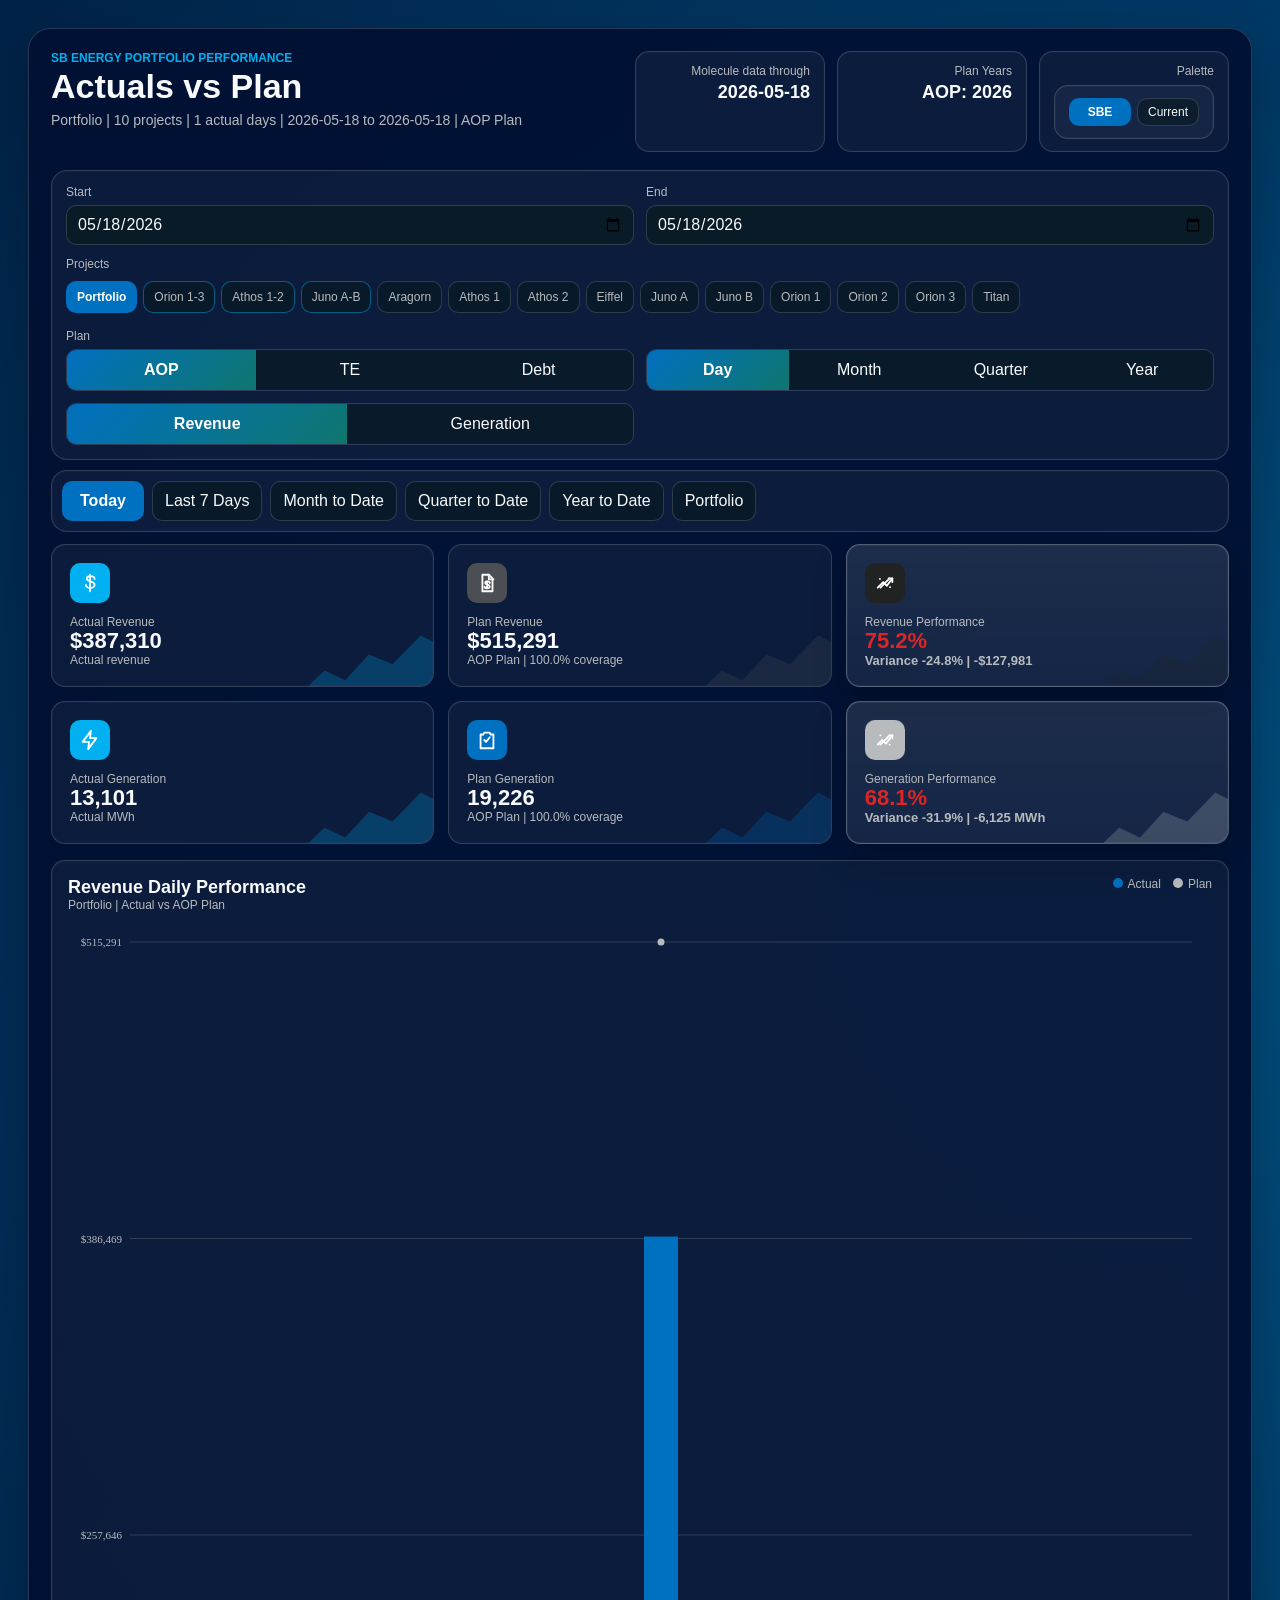
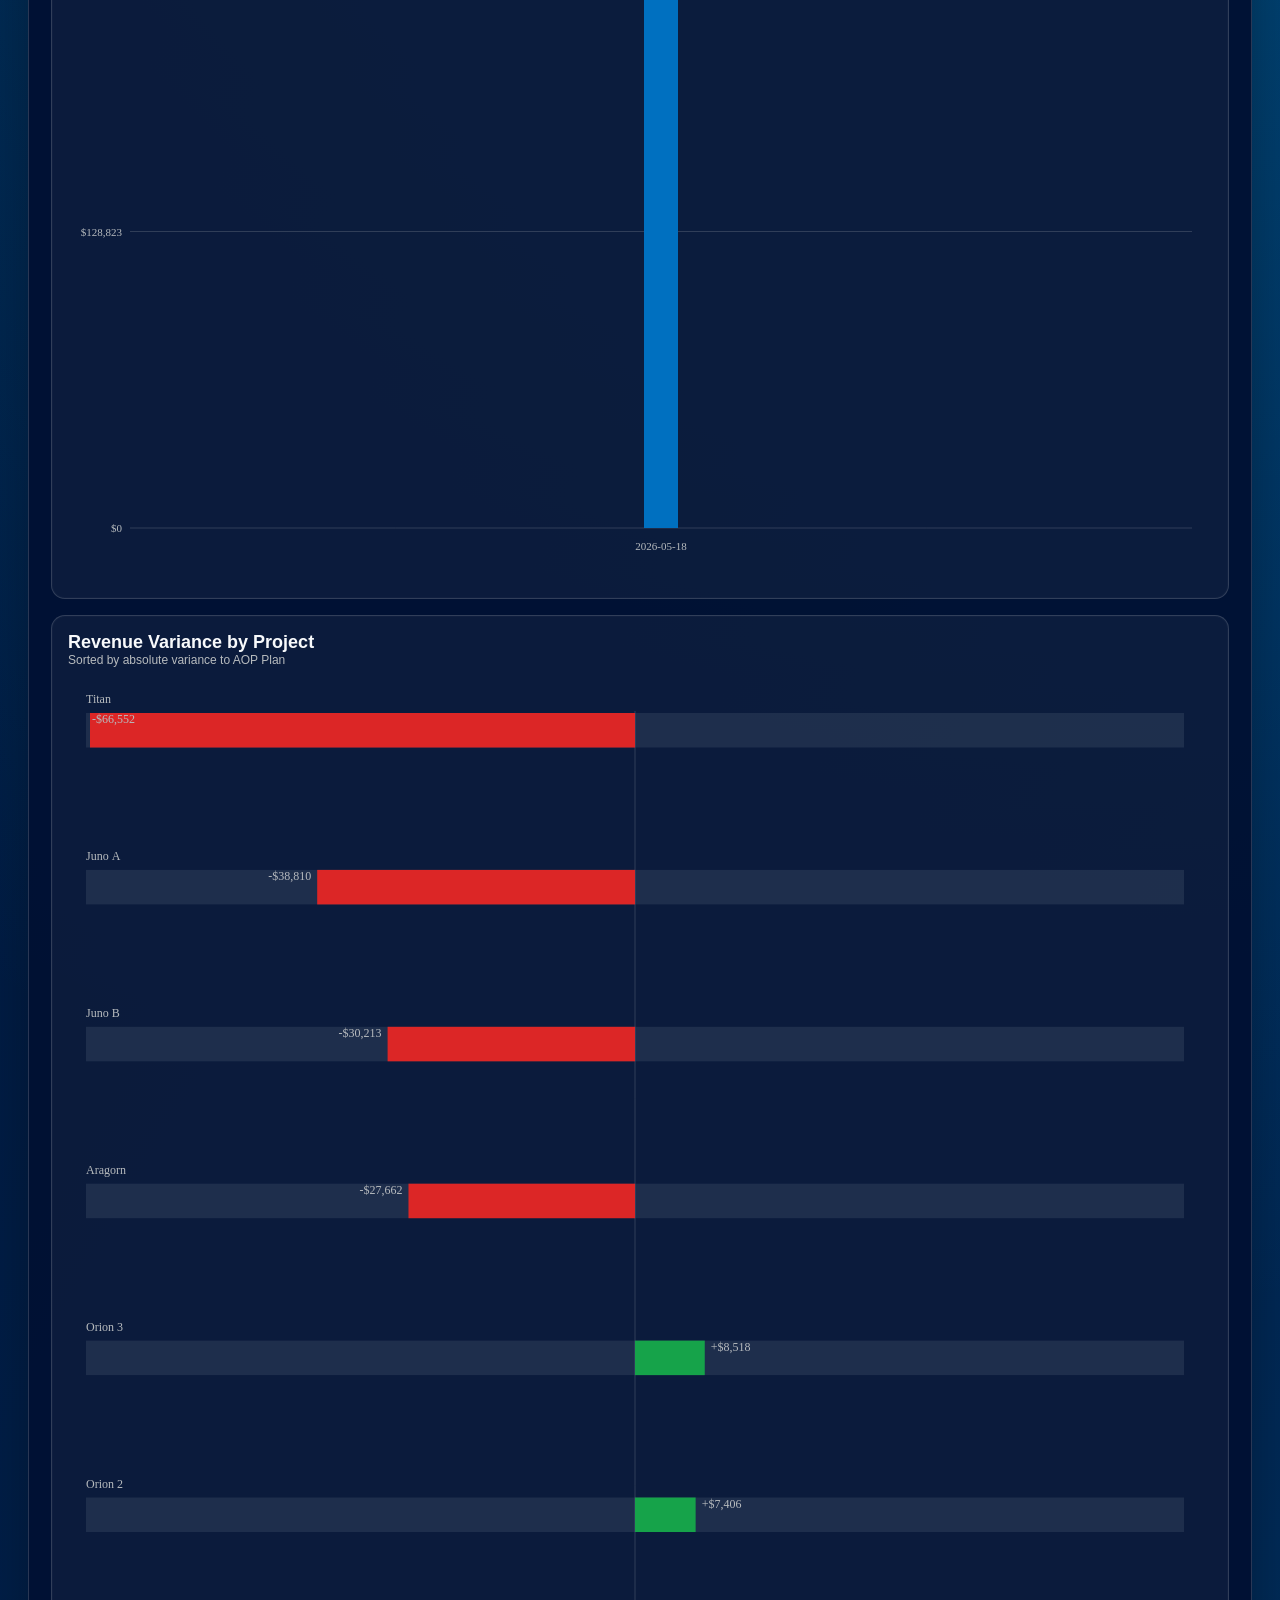
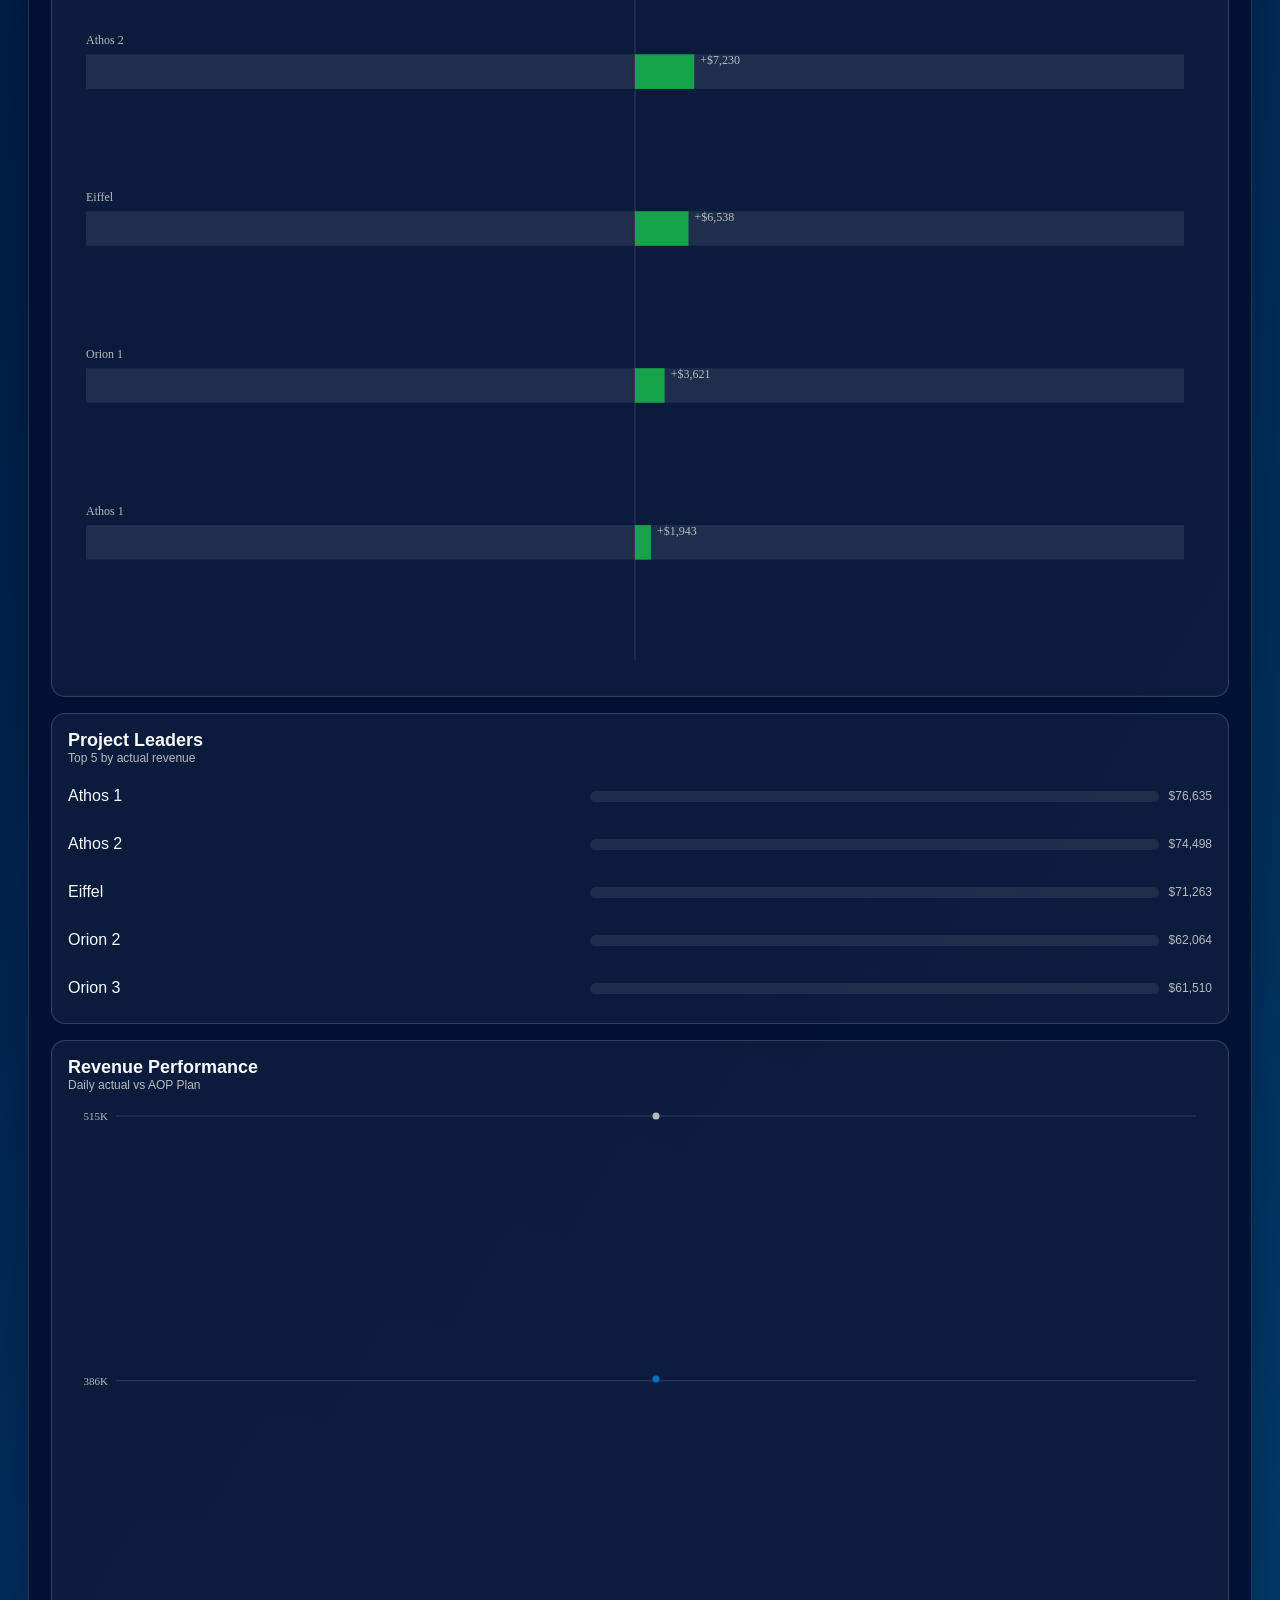
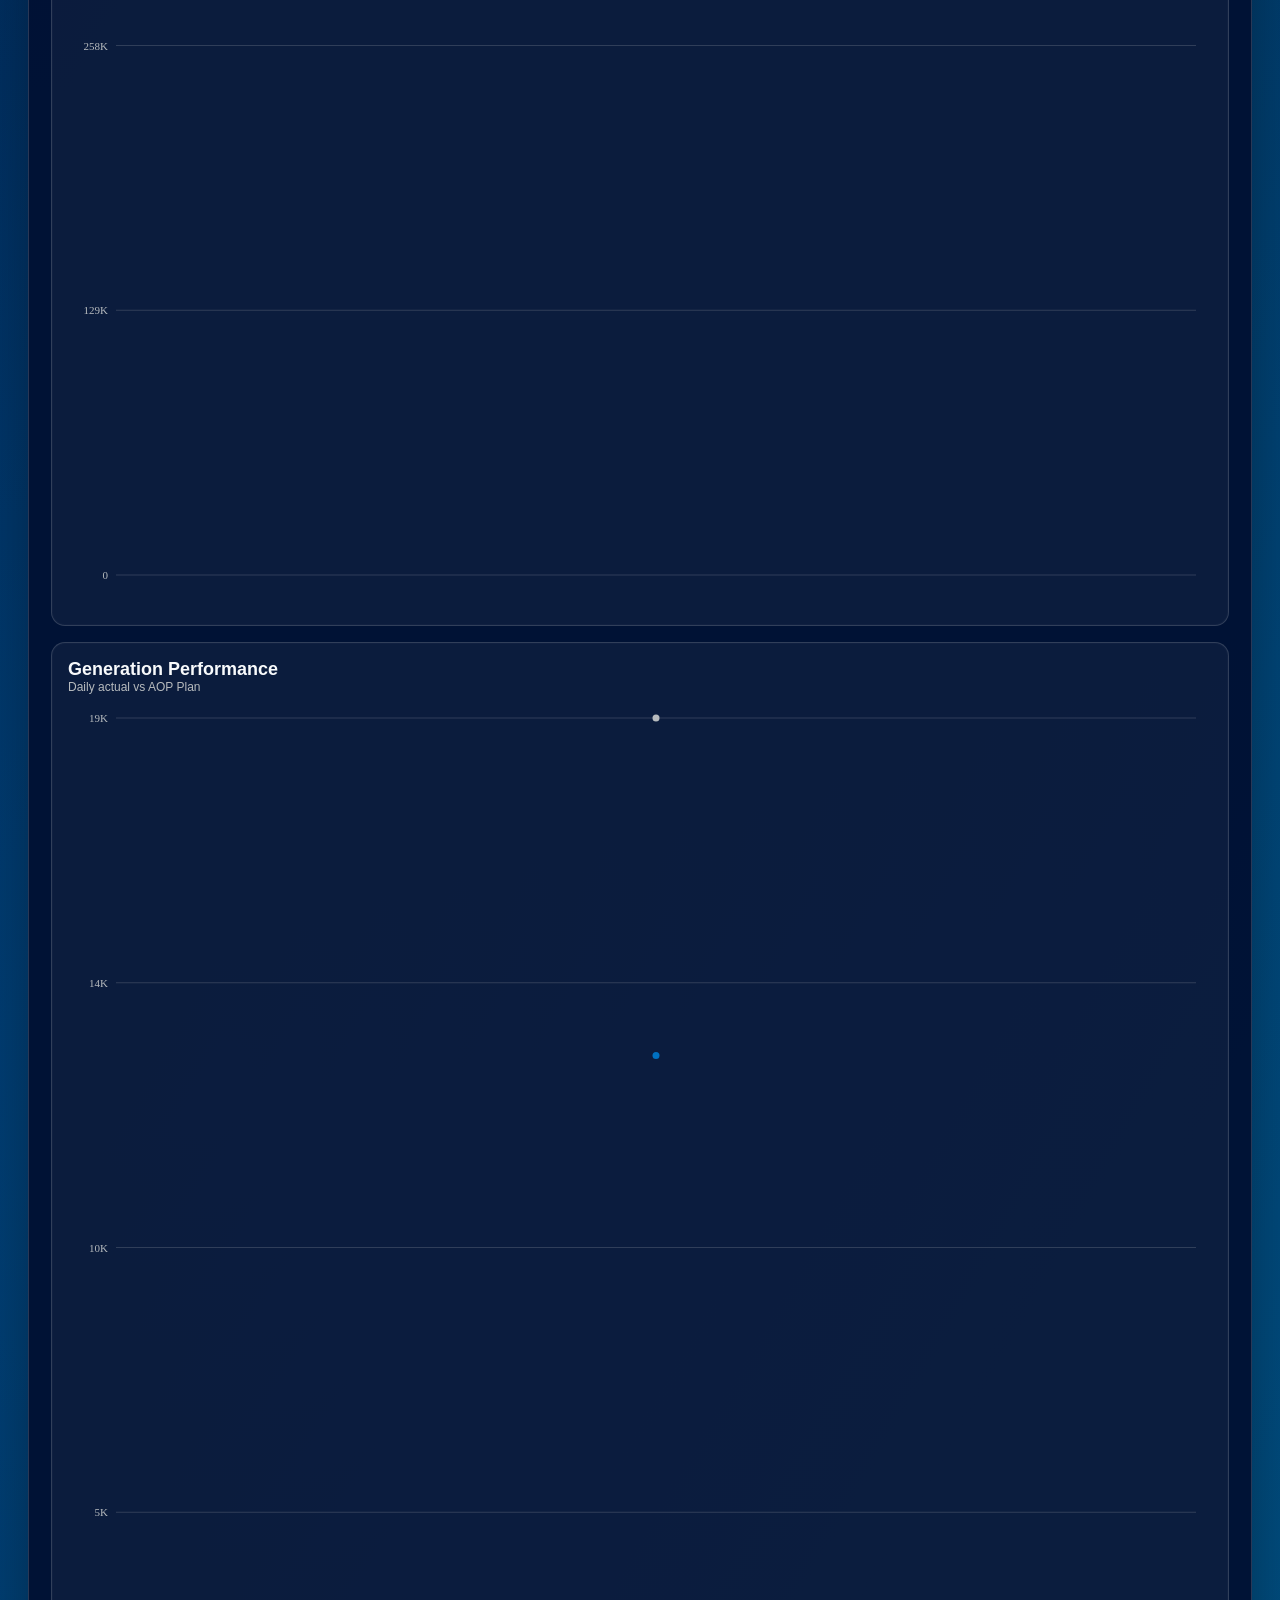
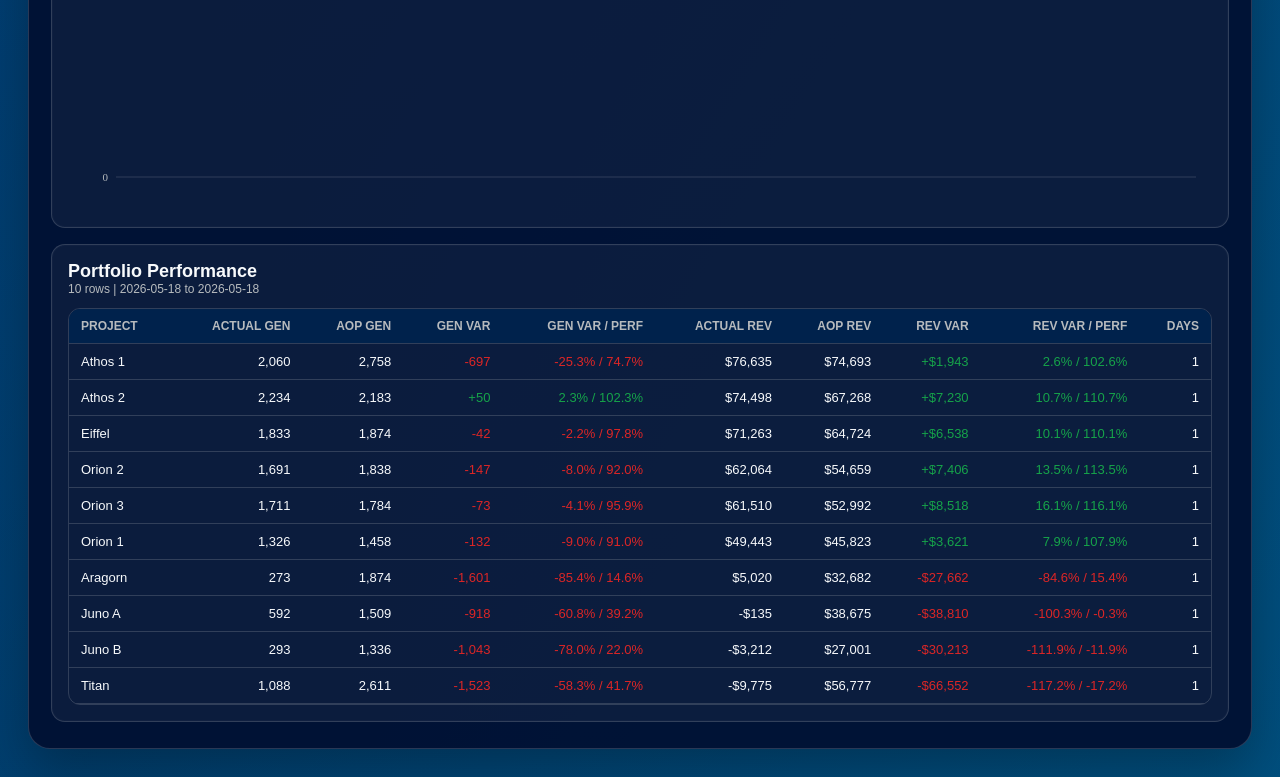
==== web/dashboard.html @ 8b34a027 "Add files via upload" ====
<!doctype html>
<html lang="en">
  <head>
    <meta charset="utf-8">
    <meta name="viewport" content="width=device-width, initial-scale=1">
    <title>SB Energy Portfolio Performance</title>
    <link rel="stylesheet" href="assets/dashboard.css?v=20260519-plan1">
  </head>
  <body data-theme="sbe">
    <div class="page-shell">
      <main class="dashboard">
        <header class="hero">
          <div>
            <p class="eyebrow">SB Energy Portfolio Performance</p>
            <h1>Actuals vs Plan</h1>
            <p class="hero-sub" id="heroSub">Actual revenue and generation against loaded Plan baselines.</p>
          </div>
          <div class="status-stack">
            <div>
              <span>Molecule data through</span>
              <strong id="actualThrough">...</strong>
            </div>
            <div>
              <span>Plan Years</span>
              <strong id="aopYears">...</strong>
            </div>
            <div class="palette-control">
              <span>Palette</span>
              <div class="theme-toggle" aria-label="Color palette">
                <button type="button" data-theme="sbe">SBE</button>
                <button type="button" data-theme="current">Current</button>
              </div>
            </div>
          </div>
        </header>

        <section class="controls" aria-label="Dashboard controls">
          <label>
            <span>Start</span>
            <input id="startDate" type="date">
          </label>
          <label>
            <span>End</span>
            <input id="endDate" type="date">
          </label>
          <div class="project-control">
            <span>Projects</span>
            <div id="projectButtons" class="project-buttons" aria-label="Project filter"></div>
          </div>
          <div class="scenario-control">
            <span>Plan</span>
            <div class="segmented" aria-label="Plan scenario">
              <button type="button" data-plan="AOP">AOP</button>
              <button type="button" data-plan="TE">TE</button>
              <button type="button" data-plan="Debt">Debt</button>
            </div>
          </div>
          <div class="segmented" aria-label="Rollup">
            <button type="button" data-grain="day">Day</button>
            <button type="button" data-grain="month">Month</button>
            <button type="button" data-grain="quarter">Quarter</button>
            <button type="button" data-grain="year">Year</button>
          </div>
          <div class="segmented" aria-label="Focus metric">
            <button type="button" data-metric="revenue">Revenue</button>
            <button type="button" data-metric="generation">Generation</button>
          </div>
        </section>

        <section class="quick-ranges" aria-label="Quick ranges">
          <button type="button" data-range="today">Today</button>
          <button type="button" data-range="last7">Last 7 Days</button>
          <button type="button" data-range="mtd">Month to Date</button>
          <button type="button" data-range="qtd">Quarter to Date</button>
          <button type="button" data-range="ytd">Year to Date</button>
          <button id="clearProject" type="button">Portfolio</button>
        </section>

        <section id="coverageNotice" class="notice"></section>

        <section id="overview" class="kpi-grid">
          <article class="kpi-card card-revenue">
            <div class="card-icon" aria-hidden="true">
              <svg viewBox="0 0 24 24"><path d="M12 3v18M17 7.5c0-1.7-1.9-3-4.3-3S8.5 5.6 8.5 7.2c0 4.2 8.5 2 8.5 6.8 0 1.9-2 3.5-4.7 3.5S7.5 16 7.5 14"/></svg>
            </div>
            <small>Actual Revenue</small>
            <strong id="actualRevenue">...</strong>
            <span id="actualRevenueSub">USD</span>
          </article>
          <article class="kpi-card card-aop-revenue">
            <div class="card-icon" aria-hidden="true">
              <svg viewBox="0 0 24 24"><path d="M7 3h7l4 4v14H7z"/><path d="M14 3v5h5M12 10v7M15 12c0-1-1.1-1.8-2.5-1.8S10 10.9 10 11.9c0 2.4 5 1.2 5 3.9 0 1.1-1.2 2-2.8 2S9.4 17 9.4 16"/></svg>
            </div>
            <small>Plan Revenue</small>
            <strong id="aopRevenue">...</strong>
            <span id="aopRevenueSub">USD</span>
          </article>
          <article class="kpi-card card-revenue-var">
            <div class="card-icon" aria-hidden="true">
              <svg viewBox="0 0 24 24"><path d="M4 17l6-6 4 4 6-8"/><path d="M16 7h4v4"/><path d="M6.5 7.5h.01M17.5 16.5h.01M7 17L17 7"/></svg>
            </div>
            <small>Revenue Performance</small>
            <strong id="revenueVariance">...</strong>
            <span id="revenueVarianceSub">to Plan</span>
          </article>
          <article class="kpi-card card-generation">
            <div class="card-icon" aria-hidden="true">
              <svg viewBox="0 0 24 24"><path d="M13 2L4 14h7l-1 8 9-12h-7z"/></svg>
            </div>
            <small>Actual Generation</small>
            <strong id="actualGeneration">...</strong>
            <span id="actualGenerationSub">MWh</span>
          </article>
          <article class="kpi-card card-aop-generation">
            <div class="card-icon" aria-hidden="true">
              <svg viewBox="0 0 24 24"><path d="M9 4h6l1 2h3v15H5V6h3z"/><path d="M9 12l2 2 4-5"/></svg>
            </div>
            <small>Plan Generation</small>
            <strong id="aopGeneration">...</strong>
            <span id="aopGenerationSub">MWh</span>
          </article>
          <article class="kpi-card card-generation-var">
            <div class="card-icon" aria-hidden="true">
              <svg viewBox="0 0 24 24"><path d="M4 17l5-5 4 4 7-9"/><path d="M17 7h3v3"/><path d="M7 7h.01M17 17h.01M7 17L17 7"/></svg>
            </div>
            <small>Generation Performance</small>
            <strong id="generationVariance">...</strong>
            <span id="generationVarianceSub">to Plan</span>
          </article>
        </section>

        <section id="trends" class="content-grid">
          <article class="panel span-7">
            <div class="panel-head">
              <div>
                <h2 id="primaryTrendTitle">Revenue Trend</h2>
                <span id="primaryTrendSub"></span>
              </div>
              <div class="legend">
                <span><i class="actual-dot"></i>Actual</span>
                <span><i class="aop-dot"></i>Plan</span>
              </div>
            </div>
            <canvas id="primaryTrend" height="330"></canvas>
          </article>

          <article class="panel span-5">
            <div class="panel-head">
              <div>
                <h2 id="varianceTitle">Variance by Project</h2>
                <span id="varianceSub"></span>
              </div>
            </div>
            <canvas id="varianceChart" height="420"></canvas>
          </article>

          <article id="projects" class="panel span-4">
            <div class="panel-head">
              <div>
                <h2>Project Leaders</h2>
                <span id="leaderSub"></span>
              </div>
            </div>
            <div id="leaderList" class="leader-list"></div>
          </article>

          <article class="panel span-4">
            <div class="panel-head">
              <div>
                <h2>Revenue Performance</h2>
                <span id="revenueTrendSub"></span>
              </div>
            </div>
            <canvas id="revenueTrend" height="290"></canvas>
          </article>

          <article class="panel span-4">
            <div class="panel-head">
              <div>
                <h2>Generation Performance</h2>
                <span id="generationTrendSub"></span>
              </div>
            </div>
            <canvas id="generationTrend" height="290"></canvas>
          </article>
        </section>

        <section id="table" class="panel table-panel">
          <div class="panel-head">
            <div>
              <h2 id="tableTitle">Project Daily / Period View</h2>
              <span id="tableSub"></span>
            </div>
          </div>
          <div class="table-wrap">
            <table>
              <thead>
                <tr id="tableHeader"></tr>
              </thead>
              <tbody id="tableBody"></tbody>
            </table>
          </div>
        </section>
      </main>
    </div>
    <div id="chartTooltip" class="chart-tooltip" role="status" aria-live="polite"></div>

    <script src="assets/dashboard.js?v=20260519-plan1"></script>
  </body>
</html>
---- web/assets/dashboard.css ----
:root {
  --page: #001133;
  --shell: rgba(0, 17, 51, 0.96);
  --panel: #001133;
  --panel-2: #4b4f54;
  --ink: #f8fafc;
  --muted: #b7bbbe;
  --line: rgba(183, 187, 190, 0.22);
  --green: #00b0f0;
  --mint: #0070c0;
  --cyan: #00b0f0;
  --blue: #0070c0;
  --violet: #b7bbbe;
  --amber: #4b4f54;
  --coral: #212322;
  --red: #dc2626;
  --positive: #16a34a;
  --negative: #dc2626;
  --actual: #0070c0;
  --aop: #b7bbbe;
  --grid: rgba(183, 187, 190, 0.22);
  --chart-text: #b7bbbe;
  --shadow: 0 22px 52px rgba(0, 0, 0, 0.28);
}

body[data-theme="current"] {
  --page: #0f172a;
  --shell: rgba(15, 23, 42, 0.96);
  --panel: #172033;
  --panel-2: #1e293b;
  --ink: #f8fafc;
  --muted: #aab6c5;
  --line: rgba(203, 213, 225, 0.15);
  --green: #16a34a;
  --mint: #0f766e;
  --cyan: #38bdf8;
  --blue: #2563eb;
  --violet: #7c3aed;
  --amber: #d97706;
  --coral: #e11d48;
  --red: #dc2626;
  --positive: #16a34a;
  --negative: #dc2626;
  --actual: #3b82f6;
  --aop: #94a3b8;
  --grid: rgba(203, 213, 225, 0.16);
  --chart-text: #aab6c5;
}

* {
  box-sizing: border-box;
}

body {
  min-height: 100vh;
  margin: 0;
  color: var(--ink);
  font-family: "Segoe UI", Arial, sans-serif;
  background:
    radial-gradient(circle at 86% 12%, color-mix(in srgb, var(--cyan) 34%, transparent), transparent 32%),
    radial-gradient(circle at 16% 82%, color-mix(in srgb, var(--blue) 24%, transparent), transparent 34%),
    linear-gradient(120deg, var(--page) 0%, color-mix(in srgb, var(--page) 78%, var(--blue)) 52%, color-mix(in srgb, var(--page) 62%, var(--cyan)) 100%);
}

button,
input,
select {
  font: inherit;
}

.page-shell {
  max-width: 1720px;
  min-height: calc(100vh - 56px);
  margin: 28px auto;
  padding: 0 28px;
}

.dashboard {
  min-width: 0;
  padding: 22px;
  background: var(--shell);
  border: 1px solid rgba(255, 255, 255, 0.16);
  border-radius: 22px;
  box-shadow: var(--shadow);
}

.hero {
  display: flex;
  align-items: flex-start;
  justify-content: space-between;
  gap: 24px;
  margin-bottom: 18px;
}

.eyebrow {
  margin: 0 0 4px;
  color: var(--green);
  font-size: 12px;
  font-weight: 800;
  letter-spacing: 0;
  text-transform: uppercase;
}

h1,
h2,
p {
  margin: 0;
  letter-spacing: 0;
}

h1 {
  font-size: 34px;
  line-height: 1.05;
}

h2 {
  font-size: 18px;
}

.hero-sub {
  margin-top: 7px;
  color: var(--muted);
  font-size: 14px;
}

.status-stack {
  display: grid;
  grid-template-columns: repeat(3, minmax(150px, 1fr));
  gap: 12px;
  min-width: 500px;
}

.status-stack div,
.controls,
.quick-ranges,
.kpi-card,
.panel {
  background: rgba(255, 255, 255, 0.045);
  border: 1px solid var(--line);
  box-shadow: inset 0 0 0 1px rgba(255, 255, 255, 0.02);
}

.status-stack div {
  padding: 12px 14px;
  border-radius: 14px;
  text-align: right;
}

.palette-control {
  text-align: left;
}

.theme-toggle {
  display: grid;
  grid-template-columns: 1fr 1fr;
  gap: 6px;
  margin-top: 7px;
}

.theme-toggle button {
  height: 28px;
  padding: 0 10px;
  font-size: 12px;
}

.theme-toggle button.active {
  color: #ffffff;
  background: var(--blue);
  border-color: transparent;
  font-weight: 800;
}

.status-stack span,
.controls span,
.kpi-card small,
.kpi-card span,
.panel-head span {
  display: block;
  color: var(--muted);
  font-size: 12px;
}

.status-stack strong {
  display: block;
  margin-top: 4px;
  font-size: 18px;
}

.controls {
  display: grid;
  grid-template-columns: minmax(132px, 0.65fr) minmax(132px, 0.65fr) minmax(340px, 1.8fr) auto auto auto;
  gap: 12px;
  align-items: end;
  margin-bottom: 10px;
  padding: 14px;
  border-radius: 16px;
}

label {
  display: grid;
  gap: 6px;
}

.project-control {
  display: grid;
  gap: 6px;
  min-width: 0;
}

.scenario-control {
  display: grid;
  gap: 6px;
}

.project-buttons {
  display: flex;
  flex-wrap: wrap;
  gap: 6px;
  align-items: center;
  min-height: 40px;
}

.project-buttons button {
  height: 32px;
  padding: 0 10px;
  color: var(--muted);
  font-size: 12px;
  white-space: nowrap;
}

.project-buttons button.active {
  color: #ffffff;
  background: var(--blue);
  border-color: transparent;
  font-weight: 800;
}

.project-buttons button.group-chip {
  border-color: color-mix(in srgb, var(--cyan) 45%, transparent);
}

input,
select {
  width: 100%;
  height: 40px;
  padding: 0 10px;
  color: var(--ink);
  background: rgba(9, 27, 34, 0.78);
  border: 1px solid rgba(255, 255, 255, 0.15);
  border-radius: 10px;
}

button {
  height: 40px;
  color: var(--ink);
  background: rgba(9, 27, 34, 0.66);
  border: 1px solid rgba(255, 255, 255, 0.15);
  border-radius: 10px;
  cursor: pointer;
}

button:hover {
  border-color: rgba(53, 208, 121, 0.65);
}

.segmented {
  display: grid;
  grid-auto-flow: column;
  overflow: hidden;
  border: 1px solid rgba(255, 255, 255, 0.15);
  border-radius: 10px;
}

.segmented button {
  min-width: 86px;
  border: 0;
  border-radius: 0;
}

.segmented button.active {
  color: #ffffff;
  background: linear-gradient(135deg, var(--blue), #0f766e);
  font-weight: 800;
}

.segmented button:disabled {
  display: none;
}

.quick-ranges {
  display: flex;
  flex-wrap: wrap;
  gap: 8px;
  margin-bottom: 12px;
  padding: 10px;
  border-radius: 16px;
}

.quick-ranges button {
  min-width: 82px;
  padding: 0 12px;
}

.quick-ranges button.active {
  color: #ffffff;
  background: var(--blue);
  border-color: transparent;
  font-weight: 800;
}

.notice {
  display: none;
  margin-bottom: 12px;
  padding: 12px 14px;
  color: #fff3c4;
  background: rgba(166, 107, 0, 0.20);
  border: 1px solid rgba(255, 215, 90, 0.32);
  border-radius: 14px;
  font-size: 13px;
}

.notice.visible {
  display: block;
}

.kpi-grid {
  display: grid;
  grid-template-columns: repeat(6, minmax(0, 1fr));
  gap: 14px;
  margin-bottom: 16px;
}

.kpi-card {
  position: relative;
  min-height: 136px;
  overflow: hidden;
  padding: 18px;
  border-radius: 14px;
}

.kpi-card::after {
  content: "";
  position: absolute;
  right: -14px;
  bottom: -26px;
  width: 148px;
  height: 80px;
  opacity: 0.24;
  background: currentColor;
  clip-path: polygon(0 78%, 17% 48%, 31% 60%, 47% 28%, 63% 40%, 82% 4%, 100% 21%, 100% 100%, 0 100%);
}

.card-icon {
  position: relative;
  z-index: 1;
  display: grid;
  place-items: center;
  width: 40px;
  height: 40px;
  margin-bottom: 12px;
  color: #ffffff;
  border-radius: 10px;
  font-weight: 900;
}

.card-icon svg {
  width: 22px;
  height: 22px;
  fill: none;
  stroke: currentColor;
  stroke-linecap: round;
  stroke-linejoin: round;
  stroke-width: 2;
}

.card-generation { color: var(--green); }
.card-aop-generation { color: var(--mint); }
.card-generation-var { color: var(--violet); }
.card-revenue { color: var(--cyan); }
.card-aop-revenue { color: var(--amber); }
.card-revenue-var { color: var(--coral); }

.card-generation .card-icon { background: var(--green); }
.card-aop-generation .card-icon { background: var(--mint); }
.card-generation-var .card-icon { background: var(--violet); }
.card-revenue .card-icon { background: var(--cyan); }
.card-aop-revenue .card-icon { background: var(--amber); }
.card-revenue-var .card-icon { background: var(--coral); }

.card-generation-var,
.card-revenue-var {
  background:
    linear-gradient(180deg, rgba(255, 255, 255, 0.075), rgba(255, 255, 255, 0.035)),
    rgba(255, 255, 255, 0.045);
  border-color: rgba(255, 255, 255, 0.26);
  box-shadow:
    0 18px 34px rgba(0, 0, 0, 0.22),
    inset 0 0 0 1px rgba(255, 255, 255, 0.045);
}

.card-generation-var strong,
.card-revenue-var strong {
  font-size: clamp(26px, 1.9vw, 34px);
}

.card-generation-var span,
.card-revenue-var span {
  font-size: 13px;
  font-weight: 700;
}

.kpi-card strong {
  position: relative;
  z-index: 1;
  display: block;
  color: var(--ink);
  max-width: 100%;
  overflow: visible;
  font-size: clamp(22px, 1.45vw, 28px);
  font-variant-numeric: tabular-nums;
  line-height: 1.1;
  white-space: nowrap;
}

.kpi-card small,
.kpi-card span {
  position: relative;
  z-index: 1;
}

.content-grid {
  display: grid;
  grid-template-columns: repeat(12, minmax(0, 1fr));
  gap: 16px;
  margin-bottom: 16px;
}

.panel {
  min-width: 0;
  padding: 16px;
  border-radius: 14px;
}

.span-7 { grid-column: span 7; }
.span-5 { grid-column: span 5; }
.span-4 { grid-column: span 4; }

.panel-head {
  display: flex;
  align-items: flex-start;
  justify-content: space-between;
  gap: 14px;
  margin-bottom: 12px;
}

.legend {
  display: flex;
  gap: 12px;
  color: var(--muted);
  font-size: 12px;
}

.legend i {
  display: inline-block;
  width: 10px;
  height: 10px;
  margin-right: 5px;
  border-radius: 50%;
}

.actual-dot { background: var(--actual); }
.aop-dot { background: var(--aop); }

canvas {
  width: 100%;
  display: block;
}

.leader-list {
  display: grid;
  gap: 10px;
}

.leader-row {
  display: grid;
  grid-template-columns: minmax(110px, 0.9fr) minmax(90px, 1fr) auto;
  gap: 10px;
  align-items: center;
  min-height: 38px;
  cursor: pointer;
}

.leader-name {
  overflow: hidden;
  color: var(--ink);
  text-overflow: ellipsis;
  white-space: nowrap;
}

.leader-track {
  height: 11px;
  overflow: hidden;
  background: rgba(255, 255, 255, 0.08);
  border-radius: 999px;
}

.leader-fill {
  height: 100%;
  background: linear-gradient(90deg, var(--actual), var(--cyan));
  border-radius: 999px;
}

.leader-value {
  color: var(--muted);
  font-size: 12px;
}

.table-panel {
  margin-bottom: 4px;
}

.table-wrap {
  overflow: auto;
  max-height: 520px;
  border: 1px solid var(--line);
  border-radius: 12px;
}

table {
  width: 100%;
  border-collapse: collapse;
  font-size: 13px;
}

th,
td {
  padding: 10px 12px;
  border-bottom: 1px solid var(--line);
  text-align: right;
  white-space: nowrap;
}

th:first-child,
td:first-child {
  text-align: left;
}

th {
  position: sticky;
  top: 0;
  z-index: 1;
  color: var(--muted);
  background: color-mix(in srgb, var(--panel) 82%, var(--blue));
  font-size: 12px;
  text-transform: uppercase;
}

tbody tr {
  cursor: pointer;
}

tbody tr:hover {
  background: rgba(255, 255, 255, 0.05);
}

.positive,
.kpi-card strong.positive { color: var(--positive); }
.negative,
.kpi-card strong.negative { color: var(--negative); }
.muted { color: var(--muted); }

.chart-tooltip {
  position: fixed;
  z-index: 20;
  display: none;
  min-width: 210px;
  max-width: 300px;
  padding: 10px 12px;
  color: var(--ink);
  background: rgba(15, 23, 42, 0.96);
  border: 1px solid rgba(203, 213, 225, 0.22);
  border-radius: 10px;
  box-shadow: 0 18px 38px rgba(0, 0, 0, 0.32);
  pointer-events: none;
}

.chart-tooltip.visible {
  display: block;
}

.chart-tooltip strong {
  display: block;
  margin-bottom: 6px;
  font-size: 13px;
}

.chart-tooltip div {
  display: flex;
  justify-content: space-between;
  gap: 14px;
  color: var(--muted);
  font-size: 12px;
}

.chart-tooltip b {
  color: var(--ink);
  font-weight: 700;
}

.chart-tooltip b.positive {
  color: var(--positive);
}

.chart-tooltip b.negative {
  color: var(--negative);
}

@media (max-width: 1280px) {
  .controls {
    grid-template-columns: repeat(2, minmax(0, 1fr));
  }

  .project-control {
    grid-column: span 2;
  }

  .kpi-grid {
    grid-template-columns: repeat(3, minmax(0, 1fr));
  }

  .span-7,
  .span-5,
  .span-4 {
    grid-column: span 12;
  }
}

@media (max-width: 760px) {
  .page-shell {
    margin: 0;
    padding: 12px;
  }

  .dashboard {
    padding: 14px;
  }

  .hero,
  .status-stack {
    grid-template-columns: 1fr;
  }

  .status-stack {
    min-width: 0;
  }

  .hero {
    display: grid;
  }

  .status-stack div {
    text-align: left;
  }

  .controls,
  .kpi-grid {
    grid-template-columns: 1fr;
  }

  .project-control {
    grid-column: auto;
  }

  .segmented {
    grid-auto-flow: row;
  }

  h1 {
    font-size: 26px;
  }
}
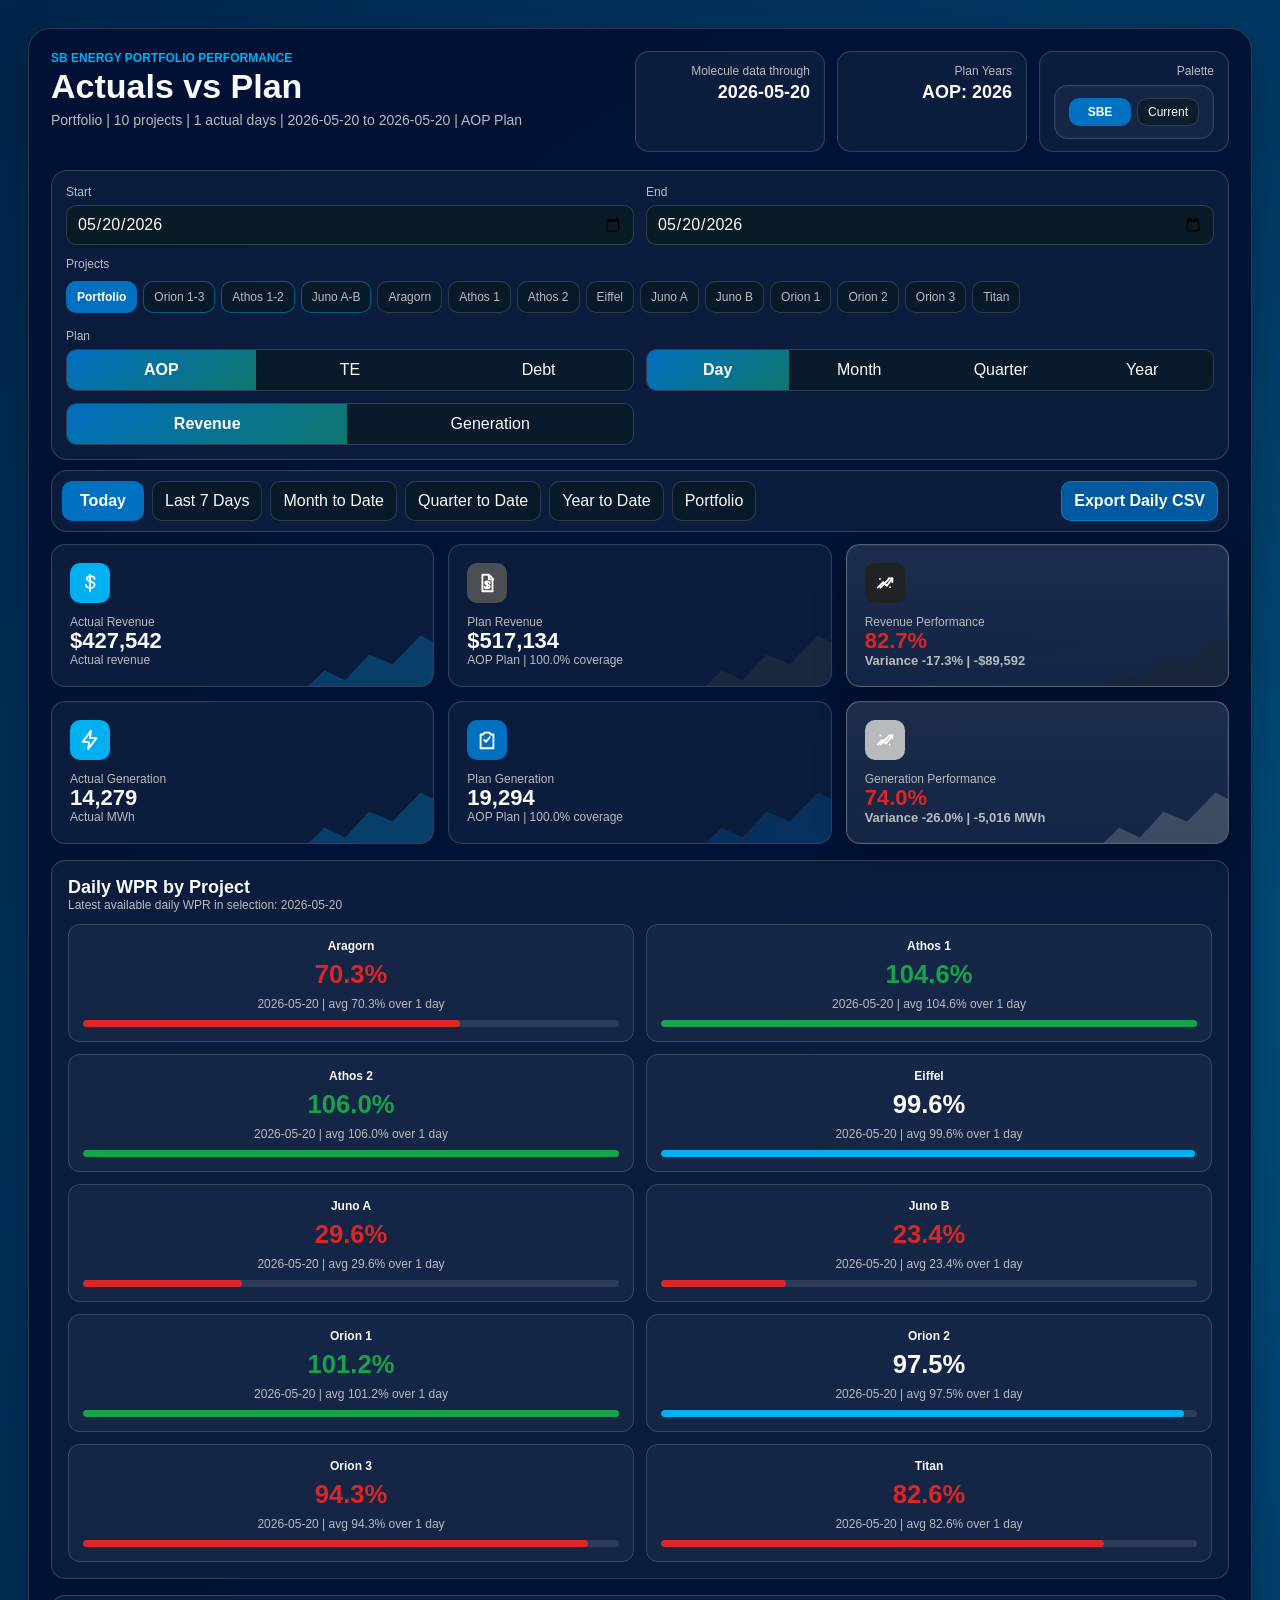
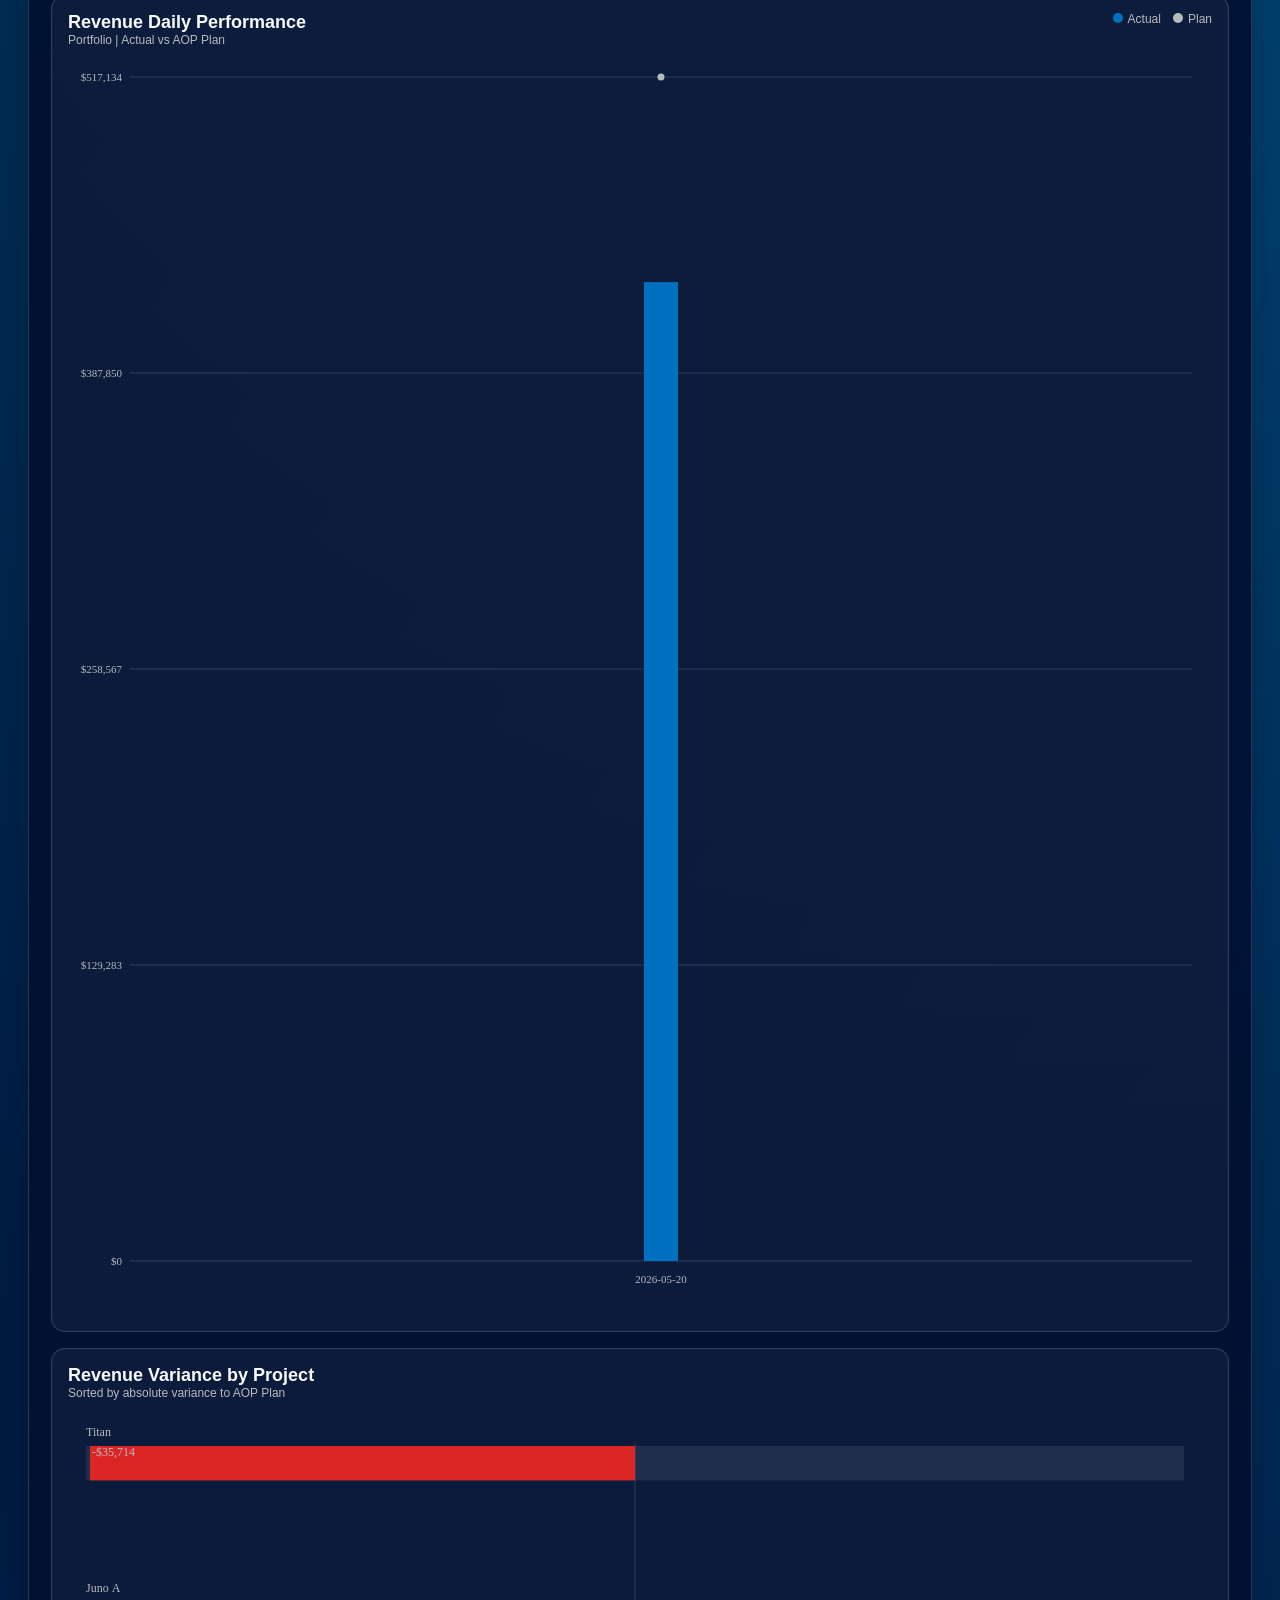
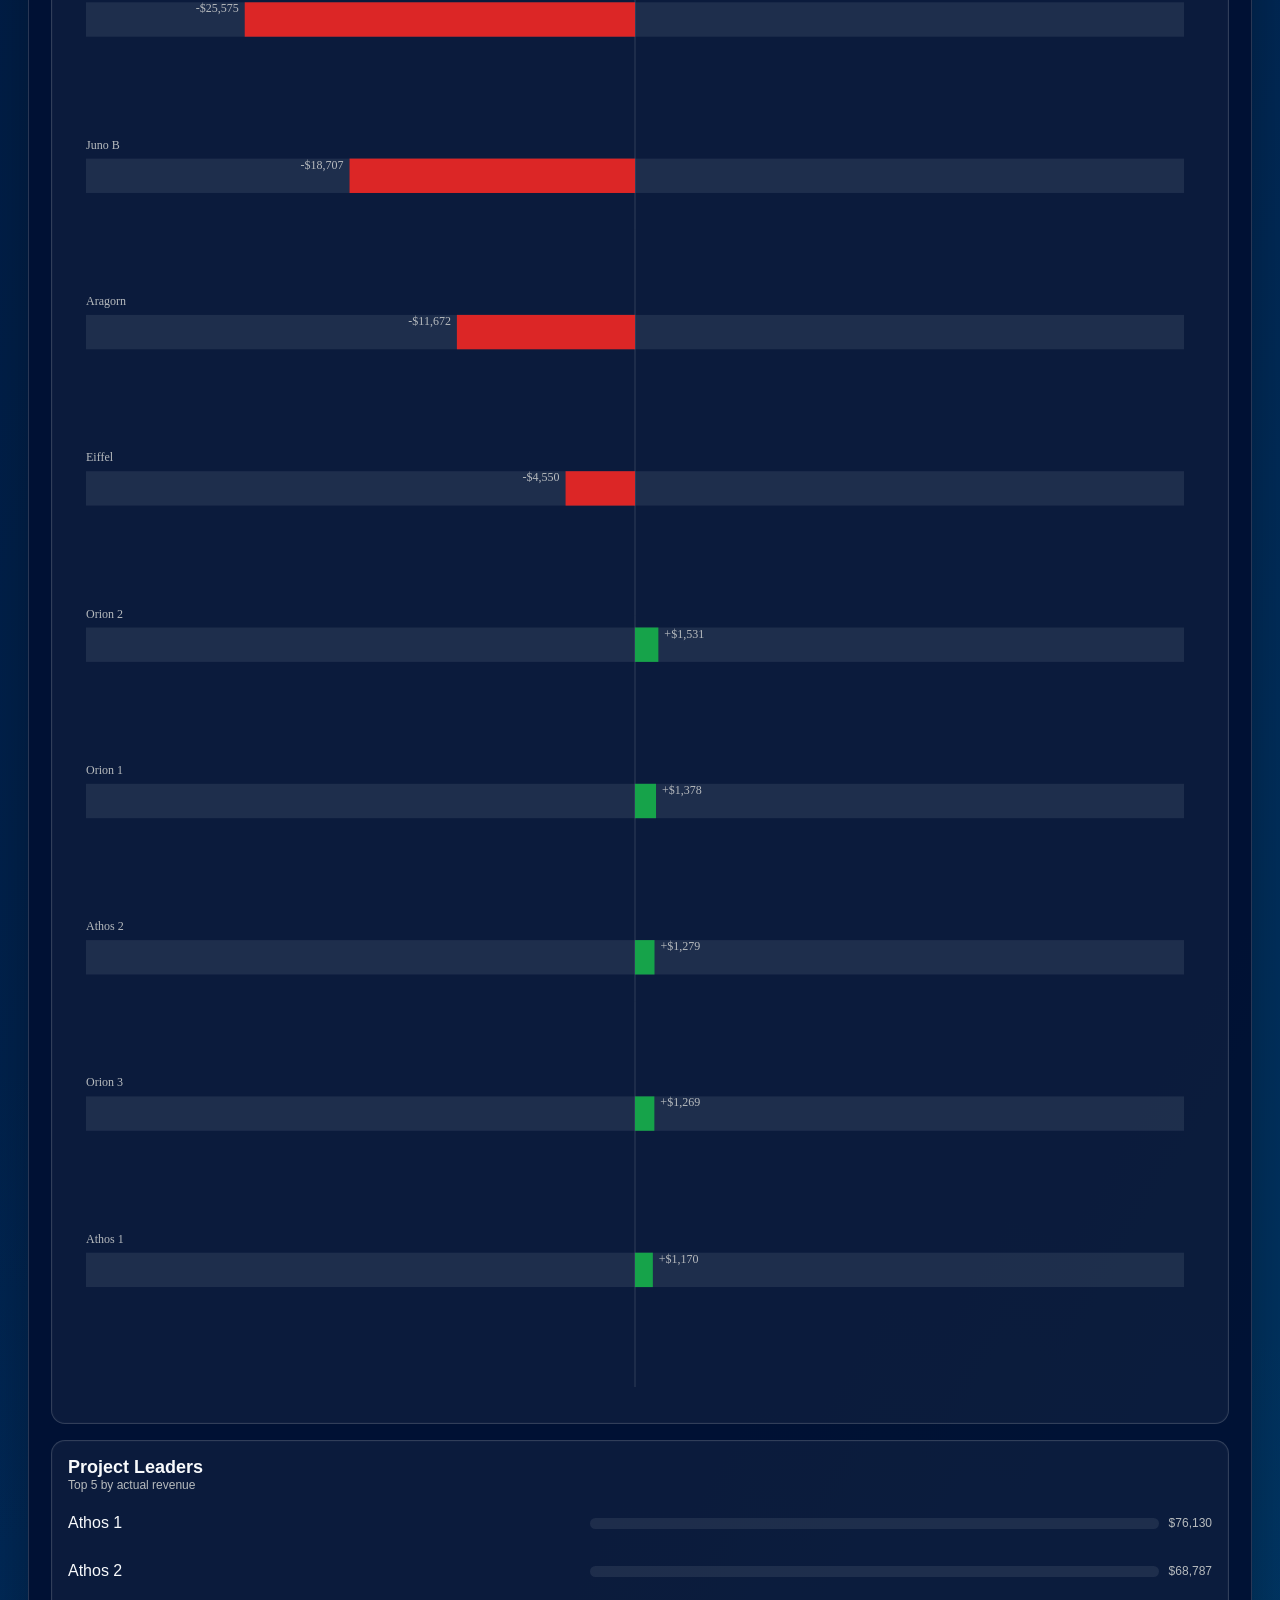
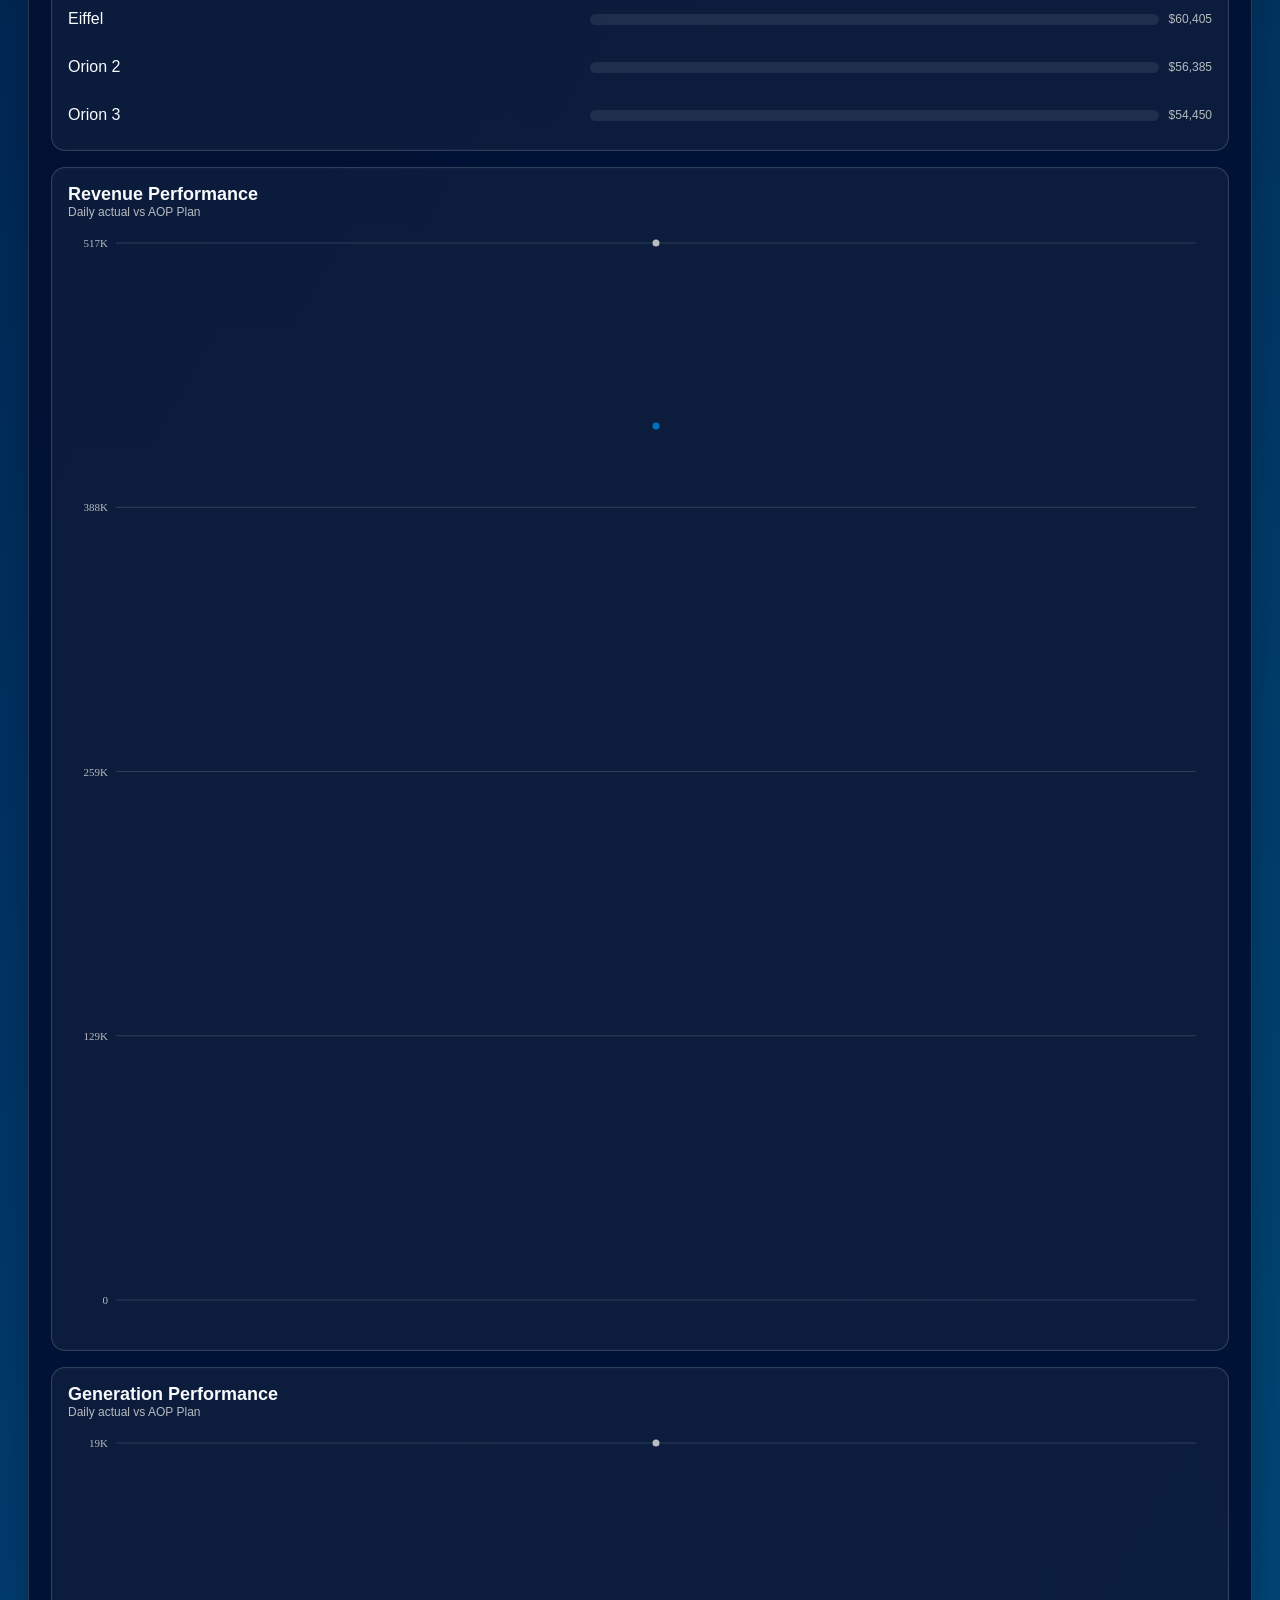
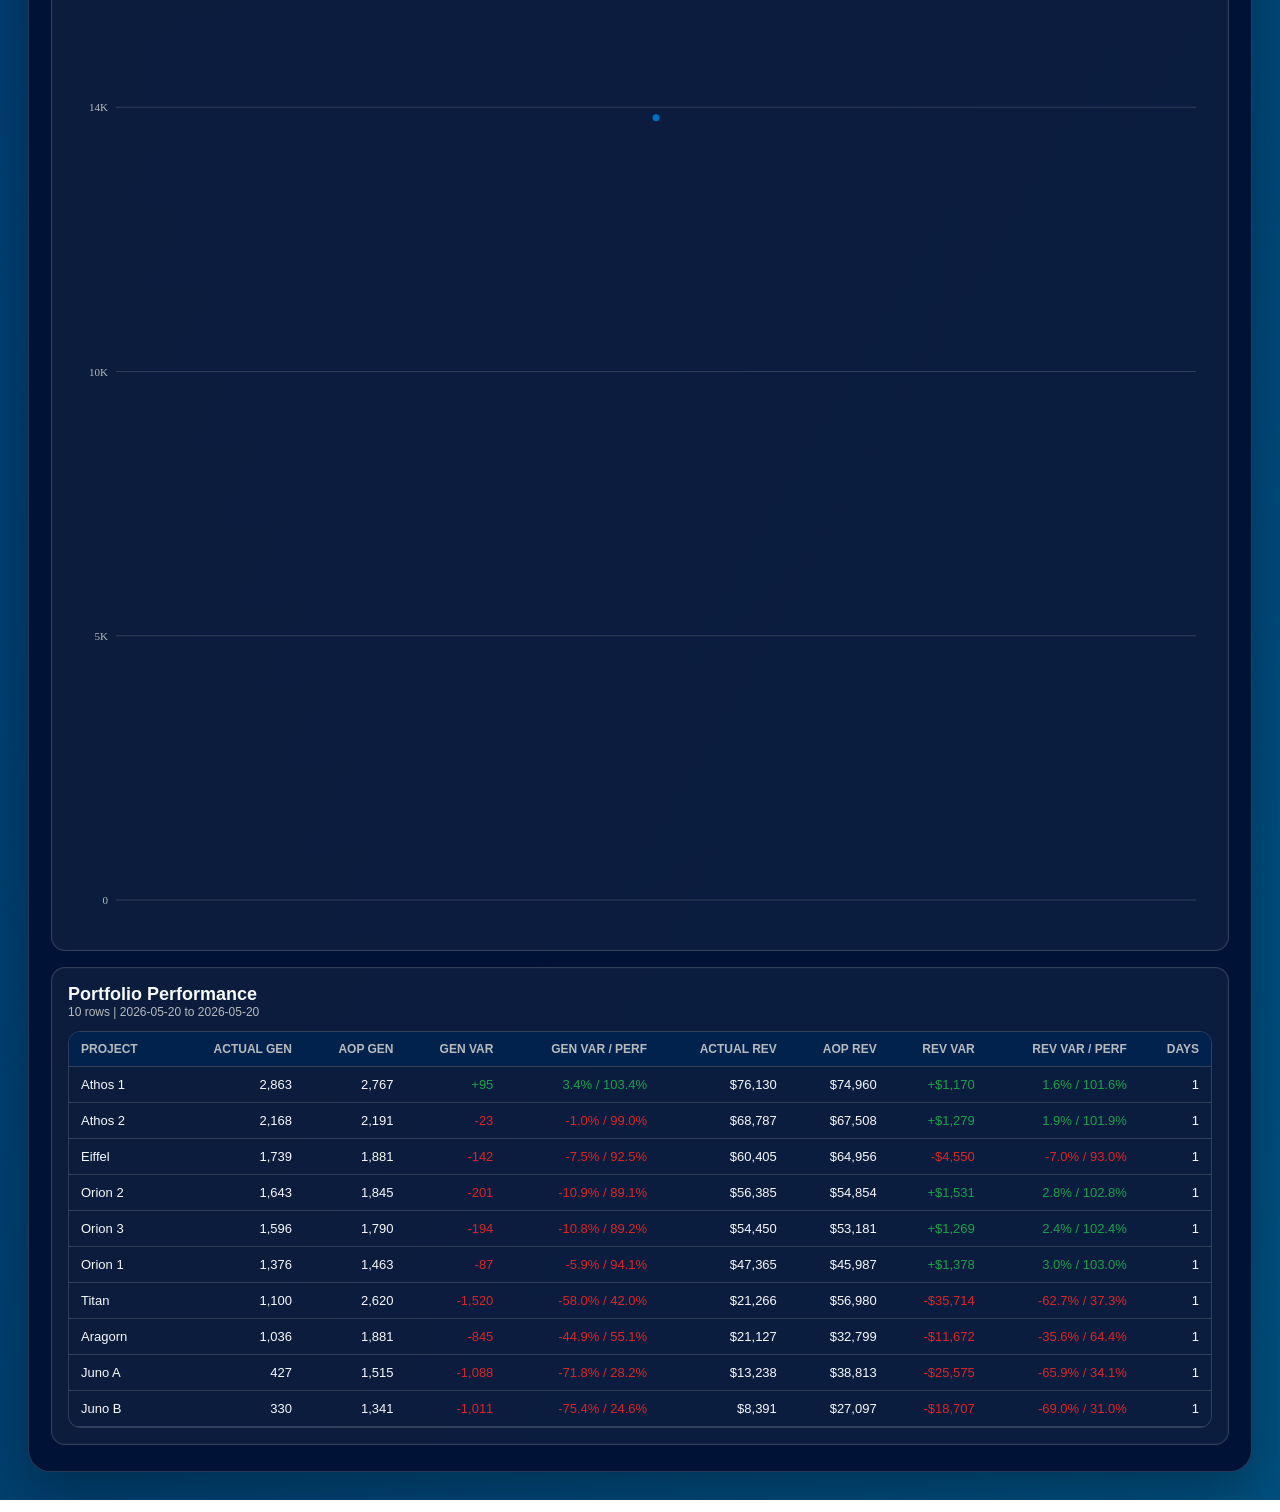
==== commit 2f7c4c37: "Add files via upload" ====
--- a/web/dashboard.html
+++ b/web/dashboard.html
@@ -4,7 +4,7 @@
     <meta charset="utf-8">
     <meta name="viewport" content="width=device-width, initial-scale=1">
     <title>SB Energy Portfolio Performance</title>
-    <link rel="stylesheet" href="assets/dashboard.css?v=20260519-plan1">
+    <link rel="stylesheet" href="assets/dashboard.css?v=20260520-quality1">
   </head>
   <body data-theme="sbe">
     <div class="page-shell">
@@ -74,6 +74,7 @@
           <button type="button" data-range="qtd">Quarter to Date</button>
           <button type="button" data-range="ytd">Year to Date</button>
           <button id="clearProject" type="button">Portfolio</button>
+          <button id="exportCsv" class="export-button" type="button">Export Daily CSV</button>
         </section>
 
         <section id="coverageNotice" class="notice"></section>
@@ -127,6 +128,16 @@
             <strong id="generationVariance">...</strong>
             <span id="generationVarianceSub">to Plan</span>
           </article>
+        </section>
+
+        <section class="panel wpr-panel" aria-label="Daily WPR by project">
+          <div class="panel-head">
+            <div>
+              <h2>Daily WPR by Project</h2>
+              <span id="wprSub"></span>
+            </div>
+          </div>
+          <div id="wprCards" class="wpr-grid"></div>
         </section>
 
         <section id="trends" class="content-grid">
@@ -205,6 +216,6 @@
     </div>
     <div id="chartTooltip" class="chart-tooltip" role="status" aria-live="polite"></div>
 
-    <script src="assets/dashboard.js?v=20260519-plan1"></script>
+    <script src="assets/dashboard.js?v=20260520-quality1"></script>
   </body>
 </html>
--- a/web/assets/dashboard.css
+++ b/web/assets/dashboard.css
@@ -308,6 +308,14 @@
   font-weight: 800;
 }
 
+.quick-ranges .export-button {
+  margin-left: auto;
+  color: #ffffff;
+  background: color-mix(in srgb, var(--blue) 76%, var(--panel));
+  border-color: color-mix(in srgb, var(--cyan) 48%, transparent);
+  font-weight: 800;
+}
+
 .notice {
   display: none;
   margin-bottom: 12px;
@@ -471,6 +479,84 @@
 .actual-dot { background: var(--actual); }
 .aop-dot { background: var(--aop); }
 
+.wpr-panel {
+  margin-bottom: 16px;
+}
+
+.wpr-grid {
+  display: grid;
+  grid-template-columns: repeat(5, minmax(0, 1fr));
+  gap: 12px;
+}
+
+.wpr-card {
+  display: grid;
+  gap: 8px;
+  min-height: 118px;
+  padding: 14px;
+  background: rgba(255, 255, 255, 0.045);
+  border: 1px solid var(--line);
+  border-radius: 12px;
+  cursor: pointer;
+}
+
+.wpr-card:hover {
+  border-color: color-mix(in srgb, var(--cyan) 56%, transparent);
+  background: rgba(255, 255, 255, 0.07);
+}
+
+.wpr-card strong {
+  color: var(--ink);
+  font-size: clamp(24px, 2vw, 34px);
+  font-variant-numeric: tabular-nums;
+  line-height: 1;
+}
+
+.wpr-card span {
+  color: var(--muted);
+  font-size: 12px;
+}
+
+.wpr-card .wpr-name {
+  color: var(--ink);
+  font-weight: 800;
+}
+
+.wpr-card .wpr-track {
+  height: 7px;
+  overflow: hidden;
+  background: rgba(255, 255, 255, 0.10);
+  border-radius: 999px;
+}
+
+.wpr-card .wpr-fill {
+  display: block;
+  height: 100%;
+  width: 0;
+  background: var(--cyan);
+  border-radius: 999px;
+}
+
+.wpr-card.positive strong {
+  color: var(--positive);
+}
+
+.wpr-card.positive .wpr-fill {
+  background: var(--positive);
+}
+
+.wpr-card.negative strong {
+  color: var(--negative);
+}
+
+.wpr-card.negative .wpr-fill {
+  background: var(--negative);
+}
+
+.wpr-card.muted {
+  cursor: default;
+}
+
 canvas {
   width: 100%;
   display: block;
@@ -628,6 +714,10 @@
     grid-template-columns: repeat(3, minmax(0, 1fr));
   }
 
+  .wpr-grid {
+    grid-template-columns: repeat(2, minmax(0, 1fr));
+  }
+
   .span-7,
   .span-5,
   .span-4 {
@@ -667,6 +757,10 @@
     grid-template-columns: 1fr;
   }
 
+  .wpr-grid {
+    grid-template-columns: 1fr;
+  }
+
   .project-control {
     grid-column: auto;
   }
@@ -675,6 +769,10 @@
     grid-auto-flow: row;
   }
 
+  .quick-ranges .export-button {
+    margin-left: 0;
+  }
+
   h1 {
     font-size: 26px;
   }
